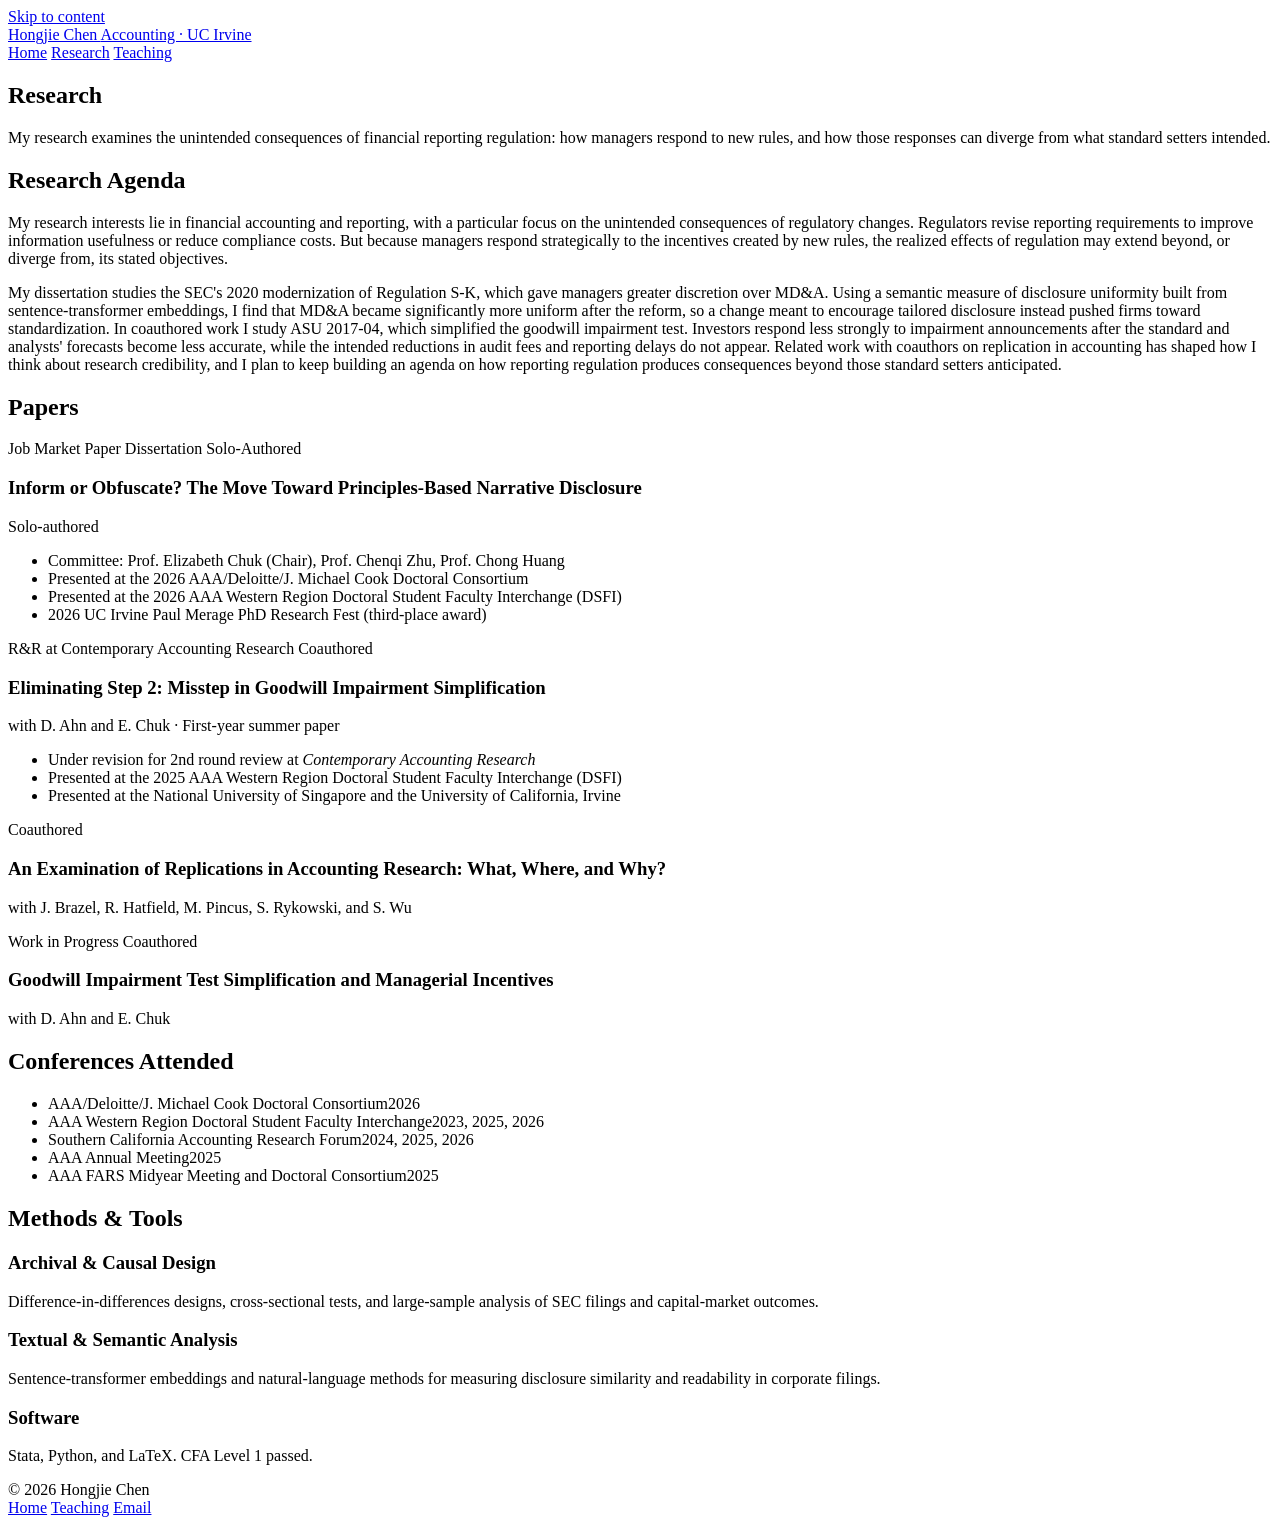
==== research.html @ 36ae56a0 "Add files via upload" ====
<!DOCTYPE html>
<html lang="en">
<head>
<meta charset="utf-8">
<meta name="viewport" content="width=device-width, initial-scale=1">
<title>Research · Hongjie Chen</title>
<meta name="description" content="Research on the unintended consequences of financial reporting regulation: principles-based narrative disclosure, reporting simplification, and replication in accounting.">

<link rel="preconnect" href="https://fonts.googleapis.com">
<link rel="preconnect" href="https://fonts.gstatic.com" crossorigin>
<link href="https://fonts.googleapis.com/css2?family=Inter:wght@400;500;600&family=Source+Serif+4:opsz,wght@8..60,400;8..60,600&display=swap" rel="stylesheet">
<link rel="stylesheet" href="assets/css/style.css">
</head>
<body>

<a class="skip-link" href="#main">Skip to content</a>

<header class="site-header">
  <div class="wrap">
    <a class="brand" href="index.html">
      Hongjie Chen
      <span class="brand-sub">Accounting &middot; UC Irvine</span>
    </a>
    <nav class="nav" aria-label="Main">
      <a href="index.html">Home</a>
      <a href="research.html" class="active">Research</a>
      <a href="teaching.html">Teaching</a>
      <!-- CV link: PDF removed. To restore, drop the file into assets/files/ and uncomment.
      <a href="assets/files/Hongjie_Chen_CV.pdf">CV</a>
      -->
    </nav>
  </div>
</header>

<main id="main">

  <section class="page-head">
    <div class="wrap">
      <h1>Research</h1>
      <p>
        My research examines the unintended consequences of financial reporting regulation: how
        managers respond to new rules, and how those responses can diverge from what standard
        setters intended.
      </p>
    </div>
  </section>

  <!-- ======================================================== STATEMENT -->
  <section class="section">
    <div class="wrap wrap-narrow prose">
      <h2 class="section-title">Research Agenda</h2>
      <p>
        My research interests lie in financial accounting and reporting, with a particular focus on
        the unintended consequences of regulatory changes. Regulators revise reporting requirements
        to improve information usefulness or reduce compliance costs. But because managers respond
        strategically to the incentives created by new rules, the realized effects of regulation may
        extend beyond, or diverge from, its stated objectives.
      </p>
      <p>
        My dissertation studies the SEC's 2020 modernization of Regulation S-K, which gave managers
        greater discretion over MD&amp;A. Using a semantic measure of disclosure uniformity built
        from sentence-transformer embeddings, I find that MD&amp;A became significantly more uniform
        after the reform, so a change meant to encourage tailored disclosure instead pushed firms
        toward standardization. In coauthored work I study ASU 2017-04, which simplified the
        goodwill impairment test. Investors respond less strongly to impairment announcements after
        the standard and analysts' forecasts become less accurate, while the intended reductions in
        audit fees and reporting delays do not appear. Related work with coauthors on replication in
        accounting has shaped how I think about research credibility, and I plan to keep building an
        agenda on how reporting regulation produces consequences beyond those standard setters
        anticipated.
      </p>
    </div>
  </section>

  <!-- =========================================================== PAPERS -->
  <section class="section section-alt">
    <div class="wrap">
      <h2 class="section-title">Papers</h2>
      <div class="papers">

        <!-- ==================== JMP -->
        <article class="paper" id="jmp">
          <div class="tags">
            <span class="tag tag-gold">Job Market Paper</span>
            <span class="tag">Dissertation</span>
            <span class="tag">Solo-Authored</span>
          </div>
          <h3>Inform or Obfuscate? The Move Toward Principles-Based Narrative Disclosure</h3>
          <p class="authors">Solo-authored</p>
          <!-- Abstract: text removed. To restore, paste it between the tags and uncomment.
          <p class="abstract"></p>
          -->
          <ul class="meta">
            <li>Committee: Prof. Elizabeth Chuk (Chair), Prof. Chenqi Zhu, Prof. Chong Huang</li>
            <li>Presented at the 2026 AAA/Deloitte/J. Michael Cook Doctoral Consortium</li>
            <li>Presented at the 2026 AAA Western Region Doctoral Student Faculty Interchange (DSFI)</li>
            <li>2026 UC Irvine Paul Merage PhD Research Fest (third-place award)</li>
          </ul>
        </article>

        <!-- ==================== GOODWILL -->
        <article class="paper" id="goodwill">
          <div class="tags">
            <span class="tag tag-gold">R&amp;R at Contemporary Accounting Research</span>
            <span class="tag">Coauthored</span>
          </div>
          <h3>Eliminating Step 2: Misstep in Goodwill Impairment Simplification</h3>
          <p class="authors">with D. Ahn and E. Chuk &middot; First-year summer paper</p>
          <!-- Abstract: text removed. To restore, paste it between the tags and uncomment.
          <p class="abstract"></p>
          -->
          <ul class="meta">
            <li>Under revision for 2nd round review at <em>Contemporary Accounting Research</em></li>
            <li>Presented at the 2025 AAA Western Region Doctoral Student Faculty Interchange (DSFI)</li>
            <li>Presented at the National University of Singapore and the University of California, Irvine</li>
          </ul>
        </article>

        <!-- ==================== REPLICATIONS -->
        <article class="paper" id="replications">
          <div class="tags">
            <span class="tag">Coauthored</span>
          </div>
          <h3>An Examination of Replications in Accounting Research: What, Where, and Why?</h3>
          <p class="authors">with J. Brazel, R. Hatfield, M. Pincus, S. Rykowski, and S. Wu</p>
          <!-- Abstract: text removed. To restore, paste it between the tags and uncomment.
          <p class="abstract"></p>
          -->
        </article>

        <!-- ==================== WIP -->
        <article class="paper" id="wip">
          <div class="tags">
            <span class="tag">Work in Progress</span>
            <span class="tag">Coauthored</span>
          </div>
          <h3>Goodwill Impairment Test Simplification and Managerial Incentives</h3>
          <p class="authors">with D. Ahn and E. Chuk</p>
          <!-- Abstract: text removed. To restore, paste it between the tags and uncomment.
          <p class="abstract"></p>
          -->
        </article>

      </div>
    </div>
  </section>

  <!-- ====================================================== CONFERENCES -->
  <section class="section">
    <div class="wrap">
      <h2 class="section-title">Conferences Attended</h2>
      <ul class="courses">
        <li><span>AAA/Deloitte/J. Michael Cook Doctoral Consortium</span><span class="term">2026</span></li>
        <li><span>AAA Western Region Doctoral Student Faculty Interchange</span><span class="term">2023, 2025, 2026</span></li>
        <li><span>Southern California Accounting Research Forum</span><span class="term">2024, 2025, 2026</span></li>
        <li><span>AAA Annual Meeting</span><span class="term">2025</span></li>
        <li><span>AAA FARS Midyear Meeting and Doctoral Consortium</span><span class="term">2025</span></li>
      </ul>
    </div>
  </section>

  <!-- ========================================================== METHODS -->
  <section class="section section-alt">
    <div class="wrap">
      <h2 class="section-title">Methods &amp; Tools</h2>
      <div class="cards">
        <div class="card card-accent">
          <h3>Archival &amp; Causal Design</h3>
          <p>
            Difference-in-differences designs, cross-sectional tests, and large-sample analysis of
            SEC filings and capital-market outcomes.
          </p>
        </div>
        <div class="card card-accent">
          <h3>Textual &amp; Semantic Analysis</h3>
          <p>
            Sentence-transformer embeddings and natural-language methods for measuring disclosure
            similarity and readability in corporate filings.
          </p>
        </div>
        <div class="card card-accent">
          <h3>Software</h3>
          <p>Stata, Python, and LaTeX. CFA Level&nbsp;1 passed.</p>
        </div>
      </div>
    </div>
  </section>

</main>

<footer class="site-footer">
  <div class="wrap">
    <div>&copy; 2026 Hongjie Chen</div>
    <div class="footer-links">
      <a href="index.html">Home</a>
      <a href="teaching.html">Teaching</a>
      <!-- CV link: PDF removed. To restore, drop the file into assets/files/ and uncomment.
      <a href="assets/files/Hongjie_Chen_CV.pdf">CV</a>
      -->
      <a href="mailto:hongjic3@uci.edu">Email</a>
    </div>
  </div>
</footer>

</body>
</html>
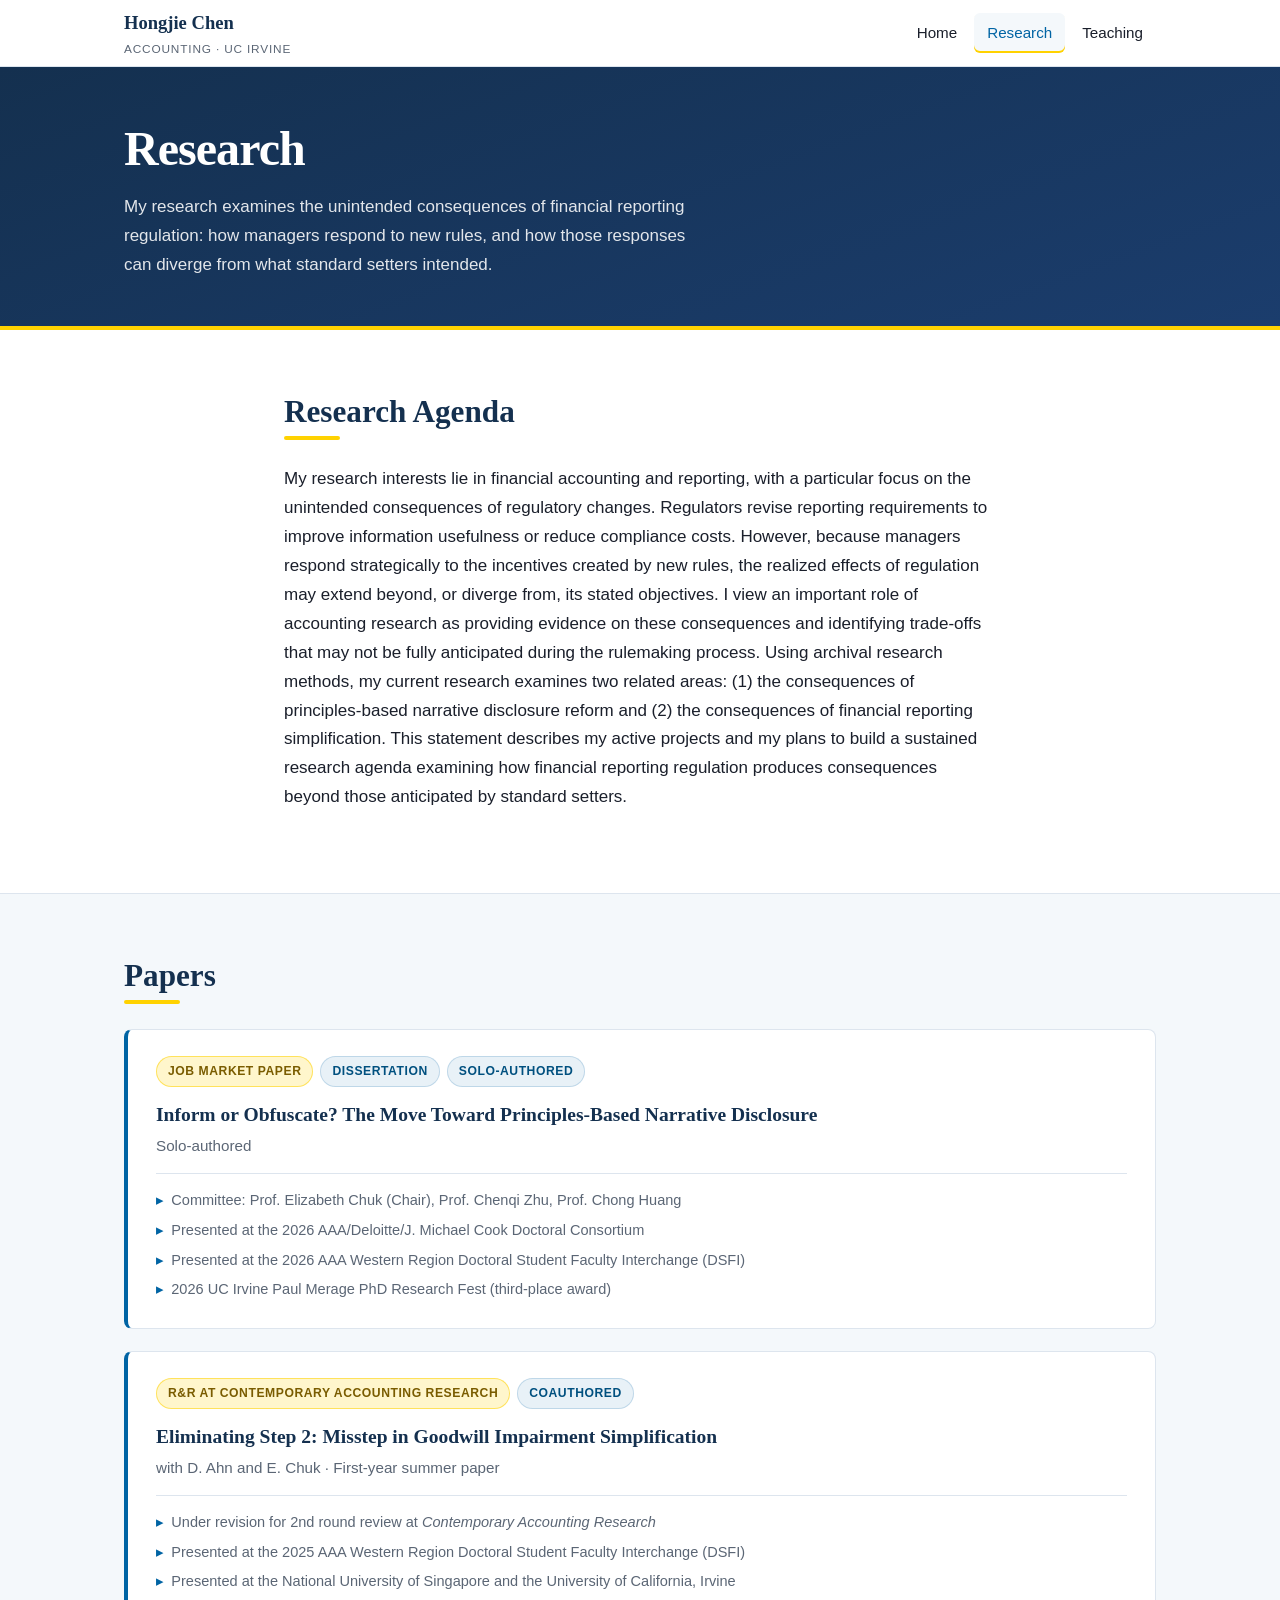
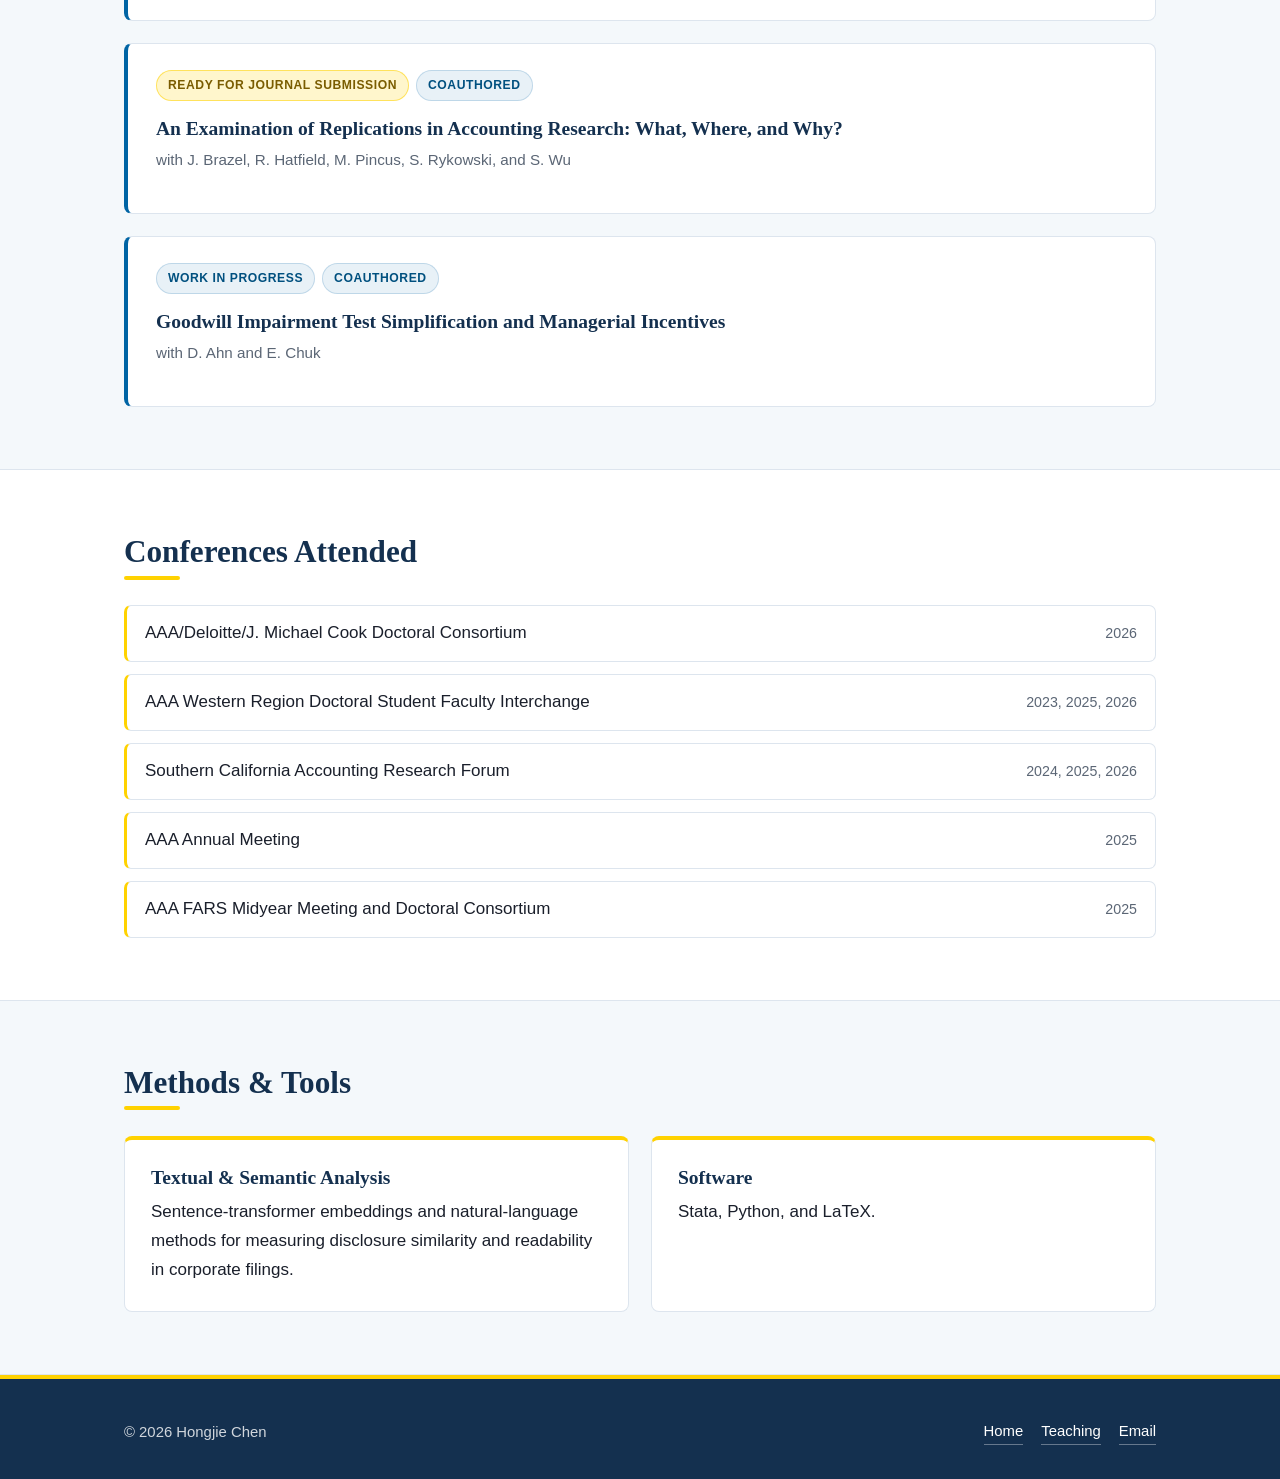
==== commit 683074de: "Update research.html" ====
--- a/research.html
+++ b/research.html
@@ -50,24 +50,17 @@
     <div class="wrap wrap-narrow prose">
       <h2 class="section-title">Research Agenda</h2>
       <p>
-        My research interests lie in financial accounting and reporting, with a particular focus on
-        the unintended consequences of regulatory changes. Regulators revise reporting requirements
-        to improve information usefulness or reduce compliance costs. But because managers respond
-        strategically to the incentives created by new rules, the realized effects of regulation may
-        extend beyond, or diverge from, its stated objectives.
-      </p>
-      <p>
-        My dissertation studies the SEC's 2020 modernization of Regulation S-K, which gave managers
-        greater discretion over MD&amp;A. Using a semantic measure of disclosure uniformity built
-        from sentence-transformer embeddings, I find that MD&amp;A became significantly more uniform
-        after the reform, so a change meant to encourage tailored disclosure instead pushed firms
-        toward standardization. In coauthored work I study ASU 2017-04, which simplified the
-        goodwill impairment test. Investors respond less strongly to impairment announcements after
-        the standard and analysts' forecasts become less accurate, while the intended reductions in
-        audit fees and reporting delays do not appear. Related work with coauthors on replication in
-        accounting has shaped how I think about research credibility, and I plan to keep building an
-        agenda on how reporting regulation produces consequences beyond those standard setters
-        anticipated.
+        My research interests lie in financial accounting and reporting, with a particular focus on 
+        the unintended consequences of regulatory changes. Regulators revise reporting requirements 
+        to improve information usefulness or reduce compliance costs. However, because managers respond 
+        strategically to the incentives created by new rules, the realized effects of regulation may 
+        extend beyond, or diverge from, its stated objectives. I view an important role of accounting 
+        research as providing evidence on these consequences and identifying trade-offs that may not 
+        be fully anticipated during the rulemaking process. Using archival research methods, my current 
+        research examines two related areas: (1) the consequences of principles-based narrative disclosure 
+        reform and (2) the consequences of financial reporting simplification. This statement describes 
+        my active projects and my plans to build a sustained research agenda examining how financial 
+        reporting regulation produces consequences beyond those anticipated by standard setters.
       </p>
     </div>
   </section>
@@ -119,6 +112,7 @@
         <!-- ==================== REPLICATIONS -->
         <article class="paper" id="replications">
           <div class="tags">
+            <span class="tag tag-gold">Ready for journal submission</span>
             <span class="tag">Coauthored</span>
           </div>
           <h3>An Examination of Replications in Accounting Research: What, Where, and Why?</h3>
@@ -165,13 +159,6 @@
       <h2 class="section-title">Methods &amp; Tools</h2>
       <div class="cards">
         <div class="card card-accent">
-          <h3>Archival &amp; Causal Design</h3>
-          <p>
-            Difference-in-differences designs, cross-sectional tests, and large-sample analysis of
-            SEC filings and capital-market outcomes.
-          </p>
-        </div>
-        <div class="card card-accent">
           <h3>Textual &amp; Semantic Analysis</h3>
           <p>
             Sentence-transformer embeddings and natural-language methods for measuring disclosure
@@ -180,7 +167,7 @@
         </div>
         <div class="card card-accent">
           <h3>Software</h3>
-          <p>Stata, Python, and LaTeX. CFA Level&nbsp;1 passed.</p>
+          <p>Stata, Python, and LaTeX.</p>
         </div>
       </div>
     </div>
--- a/assets/css/style.css
+++ b/assets/css/style.css
@@ -0,0 +1,625 @@
+/* ==========================================================================
+   Hongjie Chen — personal academic site
+   Theme: UC Irvine (UCI Blue #0064A4 / UCI Gold #FFD200)
+   Edit the variables below to adjust colors and spacing site-wide.
+   ========================================================================== */
+
+:root {
+  /* UCI brand */
+  --uci-blue:      #0064a4;
+  --uci-blue-dark: #00507f;
+  --uci-gold:      #ffd200;
+  --navy:          #14304f;
+  --navy-soft:     #1b3d6d;
+
+  /* Neutrals */
+  --ink:      #1a1f2b;
+  --muted:    #5b6675;
+  --bg:       #ffffff;
+  --bg-alt:   #f4f8fb;
+  --border:   #dde5ee;
+
+  /* Type */
+  --serif: "Source Serif 4", Georgia, "Times New Roman", serif;
+  --sans:  "Inter", -apple-system, BlinkMacSystemFont, "Segoe UI", Roboto, Helvetica, Arial, sans-serif;
+
+  /* Layout */
+  --wrap: 1080px;
+  --wrap-narrow: 760px;
+}
+
+* { box-sizing: border-box; }
+
+html { scroll-behavior: smooth; }
+
+body {
+  margin: 0;
+  font-family: var(--sans);
+  font-size: 17px;
+  line-height: 1.7;
+  color: var(--ink);
+  background: var(--bg);
+  -webkit-font-smoothing: antialiased;
+}
+
+.wrap {
+  width: 100%;
+  max-width: var(--wrap);
+  margin: 0 auto;
+  padding: 0 24px;
+}
+
+.wrap-narrow { max-width: var(--wrap-narrow); }
+
+/* --------------------------------------------------------------- Typography */
+
+h1, h2, h3, h4 {
+  font-family: var(--serif);
+  color: var(--navy);
+  line-height: 1.25;
+  margin: 0 0 .5em;
+  font-weight: 600;
+}
+
+h1 { font-size: clamp(2.1rem, 4.5vw, 3rem); letter-spacing: -.02em; }
+h2 { font-size: clamp(1.5rem, 3vw, 1.95rem); }
+h3 { font-size: 1.22rem; }
+h4 { font-size: 1.02rem; font-family: var(--sans); font-weight: 600; }
+
+p { margin: 0 0 1.1em; }
+
+a {
+  color: var(--uci-blue);
+  text-decoration: none;
+  border-bottom: 1px solid rgba(0, 100, 164, .3);
+  transition: color .15s ease, border-color .15s ease;
+}
+
+a:hover { color: var(--uci-blue-dark); border-bottom-color: var(--uci-gold); }
+
+/* Section heading with a gold rule underneath */
+.section-title {
+  position: relative;
+  padding-bottom: .55rem;
+  margin-bottom: 1.6rem;
+}
+
+.section-title::after {
+  content: "";
+  position: absolute;
+  left: 0;
+  bottom: 0;
+  width: 56px;
+  height: 4px;
+  background: var(--uci-gold);
+  border-radius: 2px;
+}
+
+.lede {
+  font-size: 1.12rem;
+  color: var(--muted);
+}
+
+/* -------------------------------------------------------------------- Header */
+
+.site-header {
+  position: sticky;
+  top: 0;
+  z-index: 50;
+  background: rgba(255, 255, 255, .94);
+  backdrop-filter: saturate(180%) blur(10px);
+  border-bottom: 1px solid var(--border);
+  box-shadow: 0 1px 0 rgba(0, 100, 164, .04);
+}
+
+.site-header .wrap {
+  display: flex;
+  align-items: center;
+  justify-content: space-between;
+  gap: 20px;
+  min-height: 66px;
+  flex-wrap: wrap;
+}
+
+.brand {
+  font-family: var(--serif);
+  font-size: 1.16rem;
+  font-weight: 600;
+  color: var(--navy);
+  border: none;
+  white-space: nowrap;
+}
+
+.brand:hover { color: var(--uci-blue); }
+
+.brand .brand-sub {
+  display: block;
+  font-family: var(--sans);
+  font-size: .74rem;
+  font-weight: 500;
+  letter-spacing: .07em;
+  text-transform: uppercase;
+  color: var(--muted);
+  margin-top: 1px;
+}
+
+.nav {
+  display: flex;
+  align-items: center;
+  gap: 4px;
+  flex-wrap: wrap;
+}
+
+.nav a {
+  border: none;
+  padding: 7px 13px;
+  border-radius: 6px;
+  font-size: .95rem;
+  font-weight: 500;
+  color: var(--ink);
+}
+
+.nav a:hover { background: var(--bg-alt); color: var(--uci-blue); }
+
+.nav a.active {
+  color: var(--uci-blue);
+  background: var(--bg-alt);
+  box-shadow: inset 0 -2px 0 var(--uci-gold);
+}
+
+/* ---------------------------------------------------------------------- Hero */
+
+.hero {
+  background:
+    radial-gradient(1100px 380px at 78% -8%, rgba(0, 100, 164, .16), transparent 62%),
+    linear-gradient(160deg, #14304f 0%, #1b3d6d 55%, #0064a4 100%);
+  color: #fff;
+  padding: 68px 0 62px;
+  border-bottom: 4px solid var(--uci-gold);
+}
+
+.hero-grid {
+  display: grid;
+  grid-template-columns: 232px 1fr;
+  gap: 46px;
+  align-items: center;
+}
+
+.hero h1 { color: #fff; margin-bottom: .28em; }
+
+.hero .title {
+  font-size: 1.16rem;
+  color: var(--uci-gold);
+  font-weight: 600;
+  margin-bottom: .2em;
+}
+
+.hero .affil {
+  color: rgba(255, 255, 255, .88);
+  margin-bottom: 1.15em;
+}
+
+.hero .interests {
+  color: rgba(255, 255, 255, .93);
+  max-width: 56ch;
+  margin-bottom: 1.6em;
+}
+
+.hero .interests strong { color: #fff; }
+
+.portrait {
+  width: 232px;
+  height: 232px;
+  border-radius: 50%;
+  object-fit: cover;
+  object-position: 50% 22%;
+  border: 5px solid rgba(255, 255, 255, .92);
+  box-shadow: 0 12px 34px rgba(0, 0, 0, .3);
+  display: block;
+}
+
+/* --------------------------------------------------------------------- Links */
+
+.hero-links {
+  display: flex;
+  flex-wrap: wrap;
+  gap: 10px;
+}
+
+.btn {
+  display: inline-flex;
+  align-items: center;
+  gap: 8px;
+  padding: 10px 20px;
+  border-radius: 7px;
+  font-size: .95rem;
+  font-weight: 600;
+  border: 1.5px solid transparent;
+  transition: all .16s ease;
+}
+
+.btn-gold {
+  background: var(--uci-gold);
+  color: var(--navy);
+  border-color: var(--uci-gold);
+}
+
+.btn-gold:hover {
+  background: #ffdb33;
+  border-color: #ffdb33;
+  color: var(--navy);
+}
+
+.btn-ghost {
+  background: transparent;
+  color: #fff;
+  border-color: rgba(255, 255, 255, .5);
+}
+
+.btn-ghost:hover {
+  background: rgba(255, 255, 255, .12);
+  border-color: #fff;
+  color: #fff;
+}
+
+.btn-outline {
+  background: transparent;
+  color: var(--uci-blue);
+  border-color: var(--uci-blue);
+}
+
+.btn-outline:hover {
+  background: var(--uci-blue);
+  color: #fff;
+  border-color: var(--uci-blue);
+}
+
+/* ------------------------------------------------------------------ Sections */
+
+.section { padding: 62px 0; }
+.section-alt { background: var(--bg-alt); border-block: 1px solid var(--border); }
+
+.page-head {
+  background: linear-gradient(160deg, #14304f 0%, #1b3d6d 100%);
+  color: #fff;
+  padding: 52px 0 46px;
+  border-bottom: 4px solid var(--uci-gold);
+}
+
+.page-head h1 { color: #fff; margin-bottom: .3em; }
+.page-head p  { color: rgba(255, 255, 255, .88); max-width: 62ch; margin: 0; }
+
+/* --------------------------------------------------------------- Paper cards */
+
+.papers { display: grid; gap: 22px; }
+
+.paper {
+  background: #fff;
+  border: 1px solid var(--border);
+  border-left: 4px solid var(--uci-blue);
+  border-radius: 8px;
+  padding: 26px 28px;
+  transition: box-shadow .18s ease, transform .18s ease;
+}
+
+.paper:hover {
+  box-shadow: 0 8px 26px rgba(20, 48, 79, .09);
+  transform: translateY(-2px);
+}
+
+.paper h3 { margin-bottom: .35rem; }
+
+.paper .authors {
+  color: var(--muted);
+  font-size: .95rem;
+  margin-bottom: .9rem;
+}
+
+.paper .abstract {
+  font-size: .97rem;
+  color: #2c3542;
+  margin-bottom: 1rem;
+}
+
+.paper .meta {
+  border-top: 1px solid var(--border);
+  padding-top: .9rem;
+  margin: 0;
+  font-size: .91rem;
+  color: var(--muted);
+  list-style: none;
+  padding-left: 0;
+}
+
+.paper .meta li { margin-bottom: .3rem; padding-left: 1.05em; position: relative; }
+
+.paper .meta li::before {
+  content: "▸";
+  position: absolute;
+  left: 0;
+  color: var(--uci-blue);
+}
+
+.paper .meta li:last-child { margin-bottom: 0; }
+
+/* --------------------------------------------------------------------- Tags */
+
+.tags { display: flex; flex-wrap: wrap; gap: 7px; margin-bottom: 1rem; }
+
+.tag {
+  font-size: .76rem;
+  font-weight: 600;
+  letter-spacing: .045em;
+  text-transform: uppercase;
+  padding: 4px 11px;
+  border-radius: 999px;
+  background: rgba(0, 100, 164, .09);
+  color: var(--uci-blue-dark);
+  border: 1px solid rgba(0, 100, 164, .18);
+}
+
+.tag-gold {
+  background: rgba(255, 210, 0, .2);
+  color: #7a5c00;
+  border-color: rgba(255, 210, 0, .55);
+}
+
+.tag-light {
+  background: rgba(255, 255, 255, .13);
+  color: #fff;
+  border-color: rgba(255, 255, 255, .3);
+}
+
+/* --------------------------------------------------------------------- Cards */
+
+.cards {
+  display: grid;
+  grid-template-columns: repeat(auto-fit, minmax(268px, 1fr));
+  gap: 22px;
+}
+
+.card {
+  background: #fff;
+  border: 1px solid var(--border);
+  border-radius: 8px;
+  padding: 26px;
+}
+
+.card h3 { margin-bottom: .5rem; }
+.card p:last-child { margin-bottom: 0; }
+
+.card-accent { border-top: 4px solid var(--uci-gold); }
+
+/* ------------------------------------------------------------------ Timeline */
+
+.timeline { list-style: none; padding: 0; margin: 0; }
+
+.timeline li {
+  position: relative;
+  padding: 0 0 26px 30px;
+  border-left: 2px solid var(--border);
+}
+
+.timeline li:last-child { padding-bottom: 0; border-left-color: transparent; }
+
+.timeline li::before {
+  content: "";
+  position: absolute;
+  left: -8px;
+  top: 5px;
+  width: 14px;
+  height: 14px;
+  border-radius: 50%;
+  background: #fff;
+  border: 3px solid var(--uci-blue);
+}
+
+.timeline .when {
+  display: block;
+  font-size: .82rem;
+  font-weight: 600;
+  letter-spacing: .05em;
+  text-transform: uppercase;
+  color: var(--uci-blue);
+  margin-bottom: 2px;
+}
+
+.timeline .what   { font-weight: 600; color: var(--navy); }
+.timeline .where  { color: var(--muted); font-size: .95rem; }
+
+/* --------------------------------------------------------------- Course list */
+
+.courses { list-style: none; padding: 0; margin: 0; display: grid; gap: 12px; }
+
+.courses li {
+  display: flex;
+  justify-content: space-between;
+  align-items: baseline;
+  gap: 18px;
+  padding: 13px 18px;
+  background: #fff;
+  border: 1px solid var(--border);
+  border-radius: 7px;
+  border-left: 3px solid var(--uci-gold);
+}
+
+.courses .term {
+  color: var(--muted);
+  font-size: .89rem;
+  white-space: nowrap;
+  text-align: right;
+}
+
+/* --------------------------------------------------------------- Eval scores */
+
+.scores {
+  display: grid;
+  grid-template-columns: repeat(auto-fit, minmax(210px, 1fr));
+  gap: 14px;
+  margin: 0 0 1.6rem;
+  padding: 0;
+  list-style: none;
+}
+
+.score {
+  background: #fff;
+  border: 1px solid var(--border);
+  border-radius: 8px;
+  padding: 16px 18px;
+}
+
+.score .num {
+  font-family: var(--serif);
+  font-size: 1.75rem;
+  font-weight: 600;
+  color: var(--uci-blue);
+  line-height: 1.1;
+}
+
+.score .num small { font-size: .95rem; color: var(--muted); font-weight: 400; }
+.score .label { font-size: .89rem; color: var(--muted); margin-top: 2px; }
+
+.score-hero { border-left: 4px solid var(--uci-gold); }
+
+/* --------------------------------------------------------------------- Quote */
+
+.quotes { display: grid; gap: 16px; }
+
+blockquote.quote {
+  margin: 0;
+  background: #fff;
+  border: 1px solid var(--border);
+  border-left: 4px solid var(--uci-blue);
+  border-radius: 8px;
+  padding: 20px 24px;
+  font-size: .98rem;
+  color: #2c3542;
+  font-style: italic;
+}
+
+blockquote.quote p:last-child { margin-bottom: 0; }
+
+blockquote.quote cite {
+  display: block;
+  margin-top: .7rem;
+  font-style: normal;
+  font-size: .84rem;
+  color: var(--muted);
+}
+
+/* ---------------------------------------------------------------- Prose bits */
+
+.prose h3 { margin-top: 2rem; }
+.prose h3:first-child { margin-top: 0; }
+
+.pull {
+  border-left: 4px solid var(--uci-gold);
+  background: var(--bg-alt);
+  padding: 18px 24px;
+  margin: 0 0 1.6em;
+  border-radius: 0 8px 8px 0;
+  font-family: var(--serif);
+  font-size: 1.1rem;
+  color: var(--navy);
+}
+
+.pull p:last-child { margin-bottom: 0; }
+
+/* ------------------------------------------------------------------- Contact */
+
+.contact-list { list-style: none; padding: 0; margin: 0; display: grid; gap: 12px; }
+
+.contact-list li { display: flex; gap: 12px; align-items: baseline; }
+
+.contact-list .k {
+  font-weight: 600;
+  color: var(--navy);
+  min-width: 88px;
+  flex-shrink: 0;
+}
+
+/* -------------------------------------------------------------------- Footer */
+
+.site-footer {
+  background: var(--navy);
+  color: rgba(255, 255, 255, .8);
+  padding: 40px 0 34px;
+  border-top: 4px solid var(--uci-gold);
+  font-size: .93rem;
+}
+
+.site-footer .wrap {
+  display: flex;
+  justify-content: space-between;
+  gap: 20px;
+  flex-wrap: wrap;
+  align-items: center;
+}
+
+.site-footer a { color: #fff; border-bottom-color: rgba(255, 255, 255, .35); }
+.site-footer a:hover { color: var(--uci-gold); border-bottom-color: var(--uci-gold); }
+
+.footer-links { display: flex; gap: 18px; flex-wrap: wrap; }
+
+/* ------------------------------------------------------------------ Utility */
+
+.mt-0 { margin-top: 0; }
+.mb-0 { margin-bottom: 0; }
+.center { text-align: center; }
+
+.skip-link {
+  position: absolute;
+  left: -9999px;
+  top: 0;
+  background: var(--uci-gold);
+  color: var(--navy);
+  padding: 10px 18px;
+  z-index: 100;
+  border: none;
+  font-weight: 600;
+}
+
+.skip-link:focus { left: 8px; top: 8px; }
+
+/* --------------------------------------------------------------- Responsive */
+
+@media (max-width: 860px) {
+  .hero-grid {
+    grid-template-columns: 1fr;
+    gap: 28px;
+    text-align: center;
+    justify-items: center;
+  }
+
+  .hero .interests { max-width: none; }
+  .hero-links { justify-content: center; }
+  .portrait { width: 190px; height: 190px; }
+}
+
+@media (max-width: 640px) {
+  body { font-size: 16px; }
+
+  .site-header .wrap { min-height: 0; padding-top: 10px; padding-bottom: 10px; }
+  .brand { font-size: 1.05rem; }
+  .nav { gap: 2px; }
+  .nav a { padding: 6px 10px; font-size: .9rem; }
+
+  .hero { padding: 46px 0 44px; }
+  .section { padding: 46px 0; }
+  .paper { padding: 22px 20px; }
+
+  .courses li { flex-direction: column; gap: 3px; }
+  .courses .term { text-align: left; }
+
+  .site-footer .wrap { flex-direction: column; align-items: flex-start; }
+}
+
+/* ------------------------------------------------------------------- Print */
+
+@media print {
+  .site-header, .site-footer, .hero-links { display: none; }
+  .hero, .page-head { background: #fff; color: #000; border-bottom: 2px solid #000; }
+  .hero h1, .page-head h1, .hero .title { color: #000; }
+  body { font-size: 11pt; }
+  .paper { break-inside: avoid; }
+}
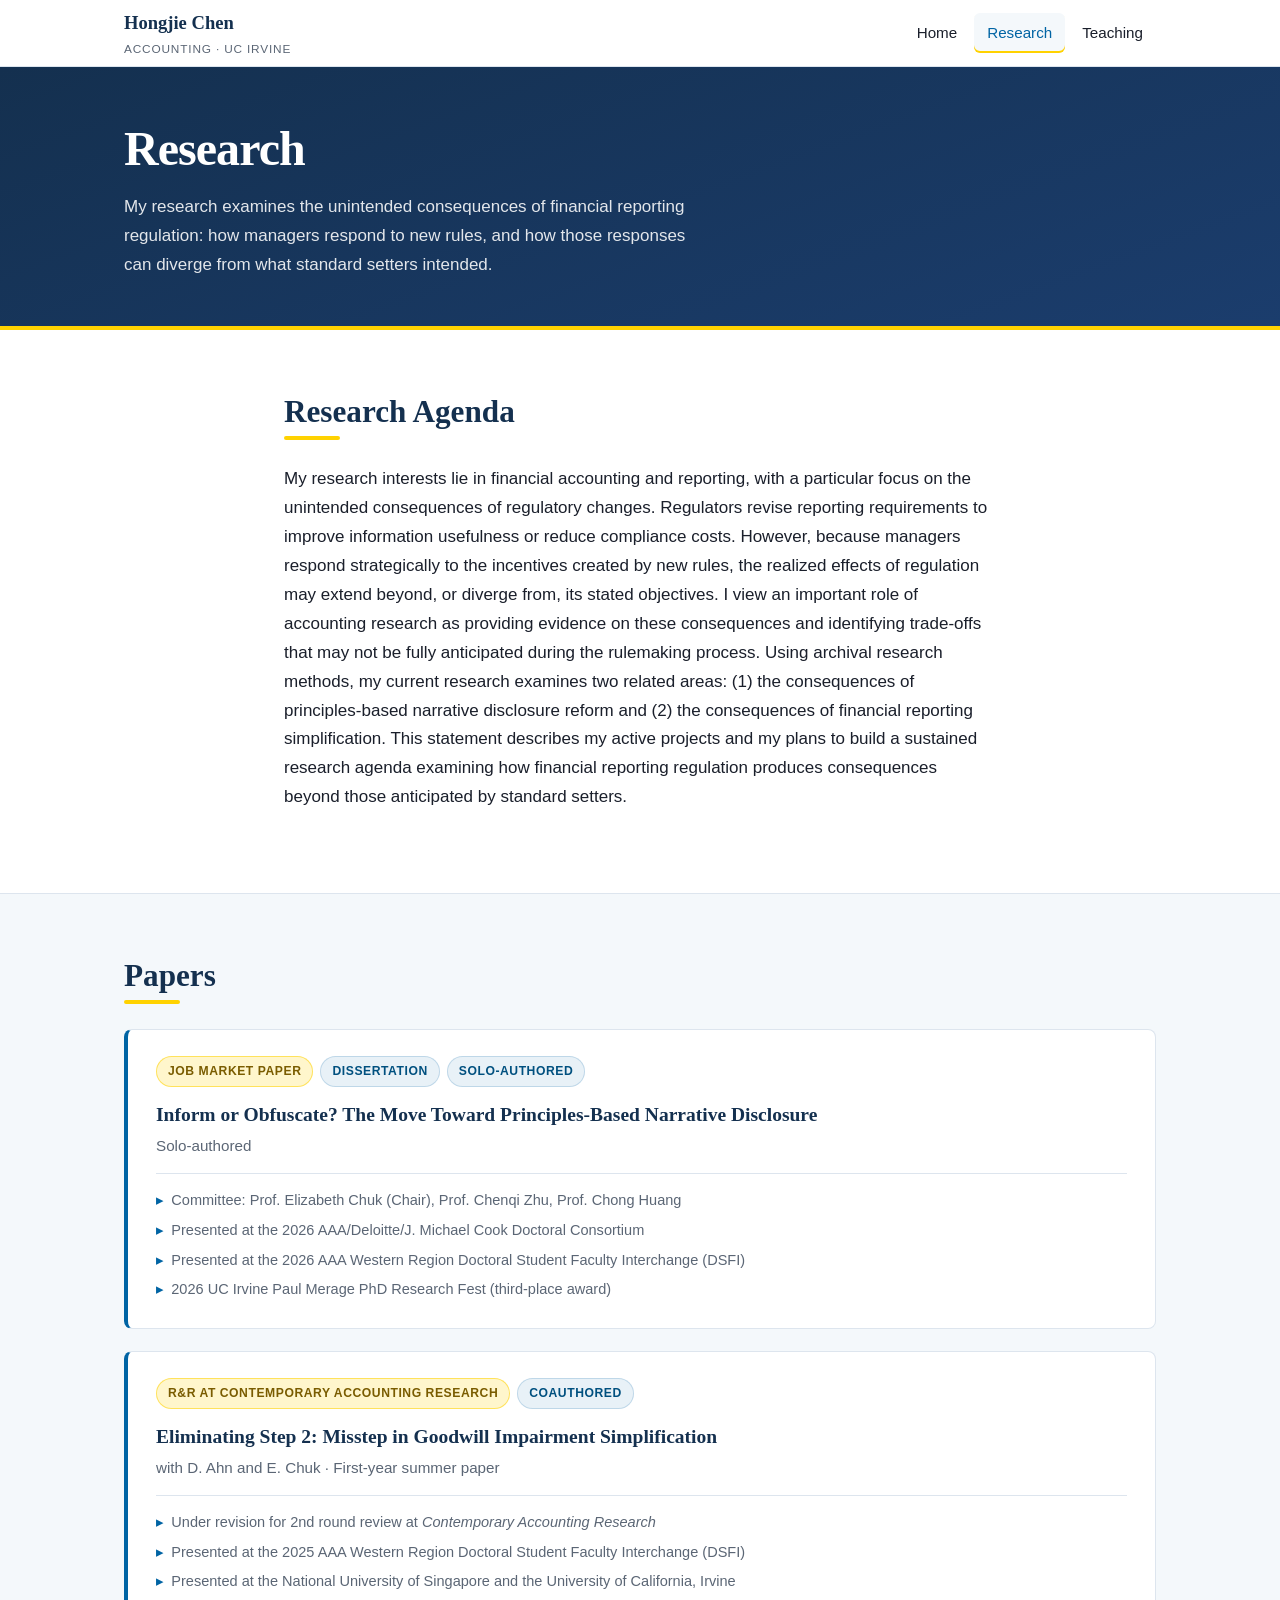
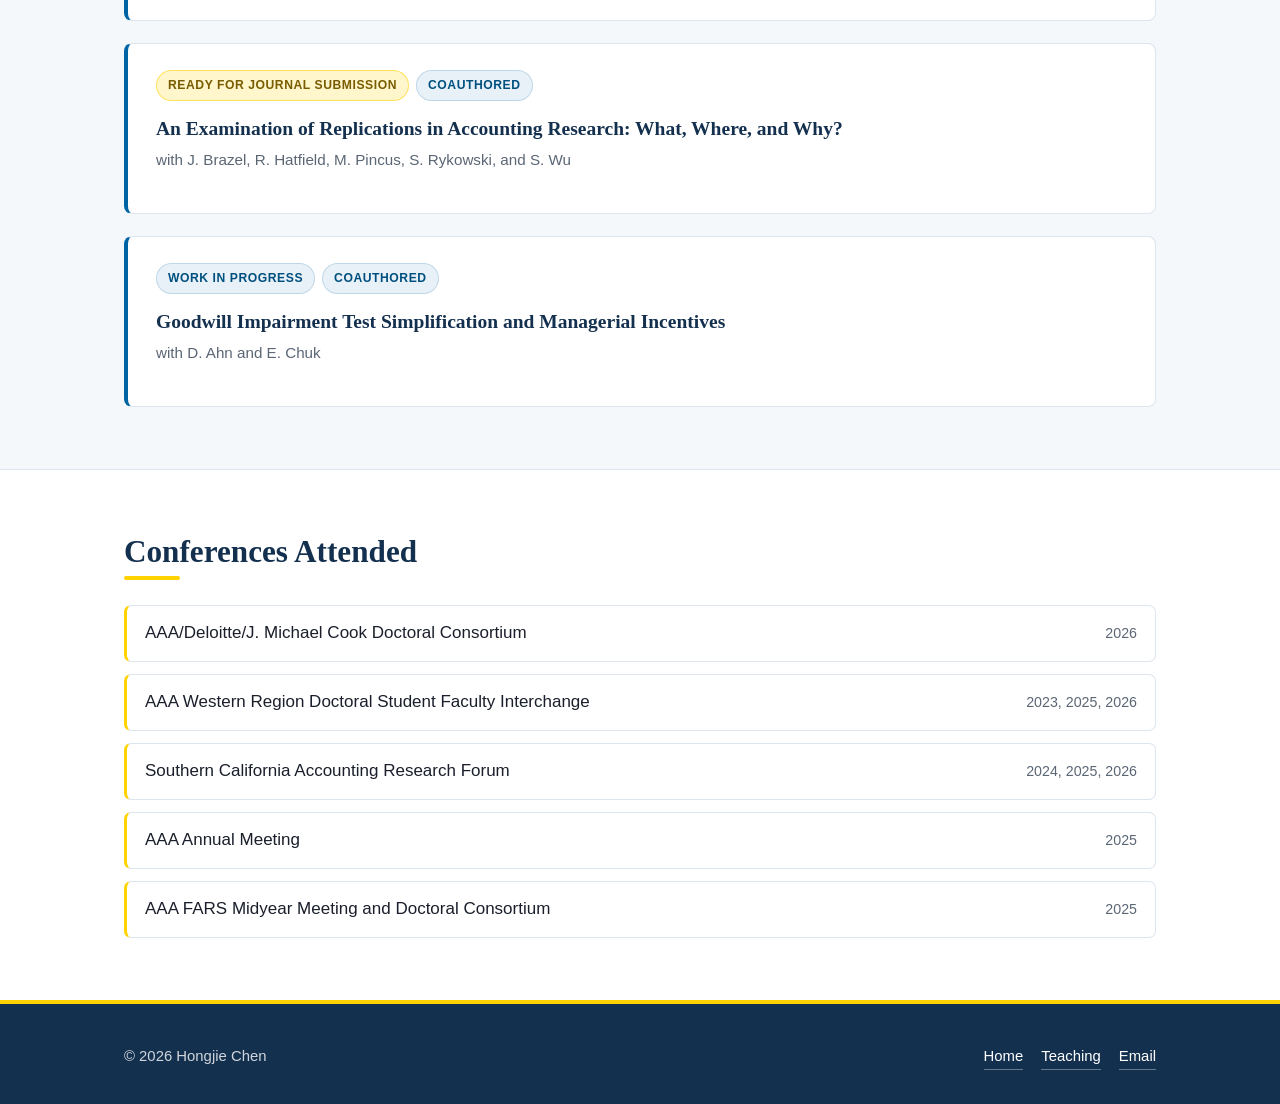
==== commit 0e2822b9: "Update research.html" ====
--- a/research.html
+++ b/research.html
@@ -153,25 +153,6 @@
     </div>
   </section>
 
-  <!-- ========================================================== METHODS -->
-  <section class="section section-alt">
-    <div class="wrap">
-      <h2 class="section-title">Methods &amp; Tools</h2>
-      <div class="cards">
-        <div class="card card-accent">
-          <h3>Textual &amp; Semantic Analysis</h3>
-          <p>
-            Sentence-transformer embeddings and natural-language methods for measuring disclosure
-            similarity and readability in corporate filings.
-          </p>
-        </div>
-        <div class="card card-accent">
-          <h3>Software</h3>
-          <p>Stata, Python, and LaTeX.</p>
-        </div>
-      </div>
-    </div>
-  </section>
 
 </main>
 
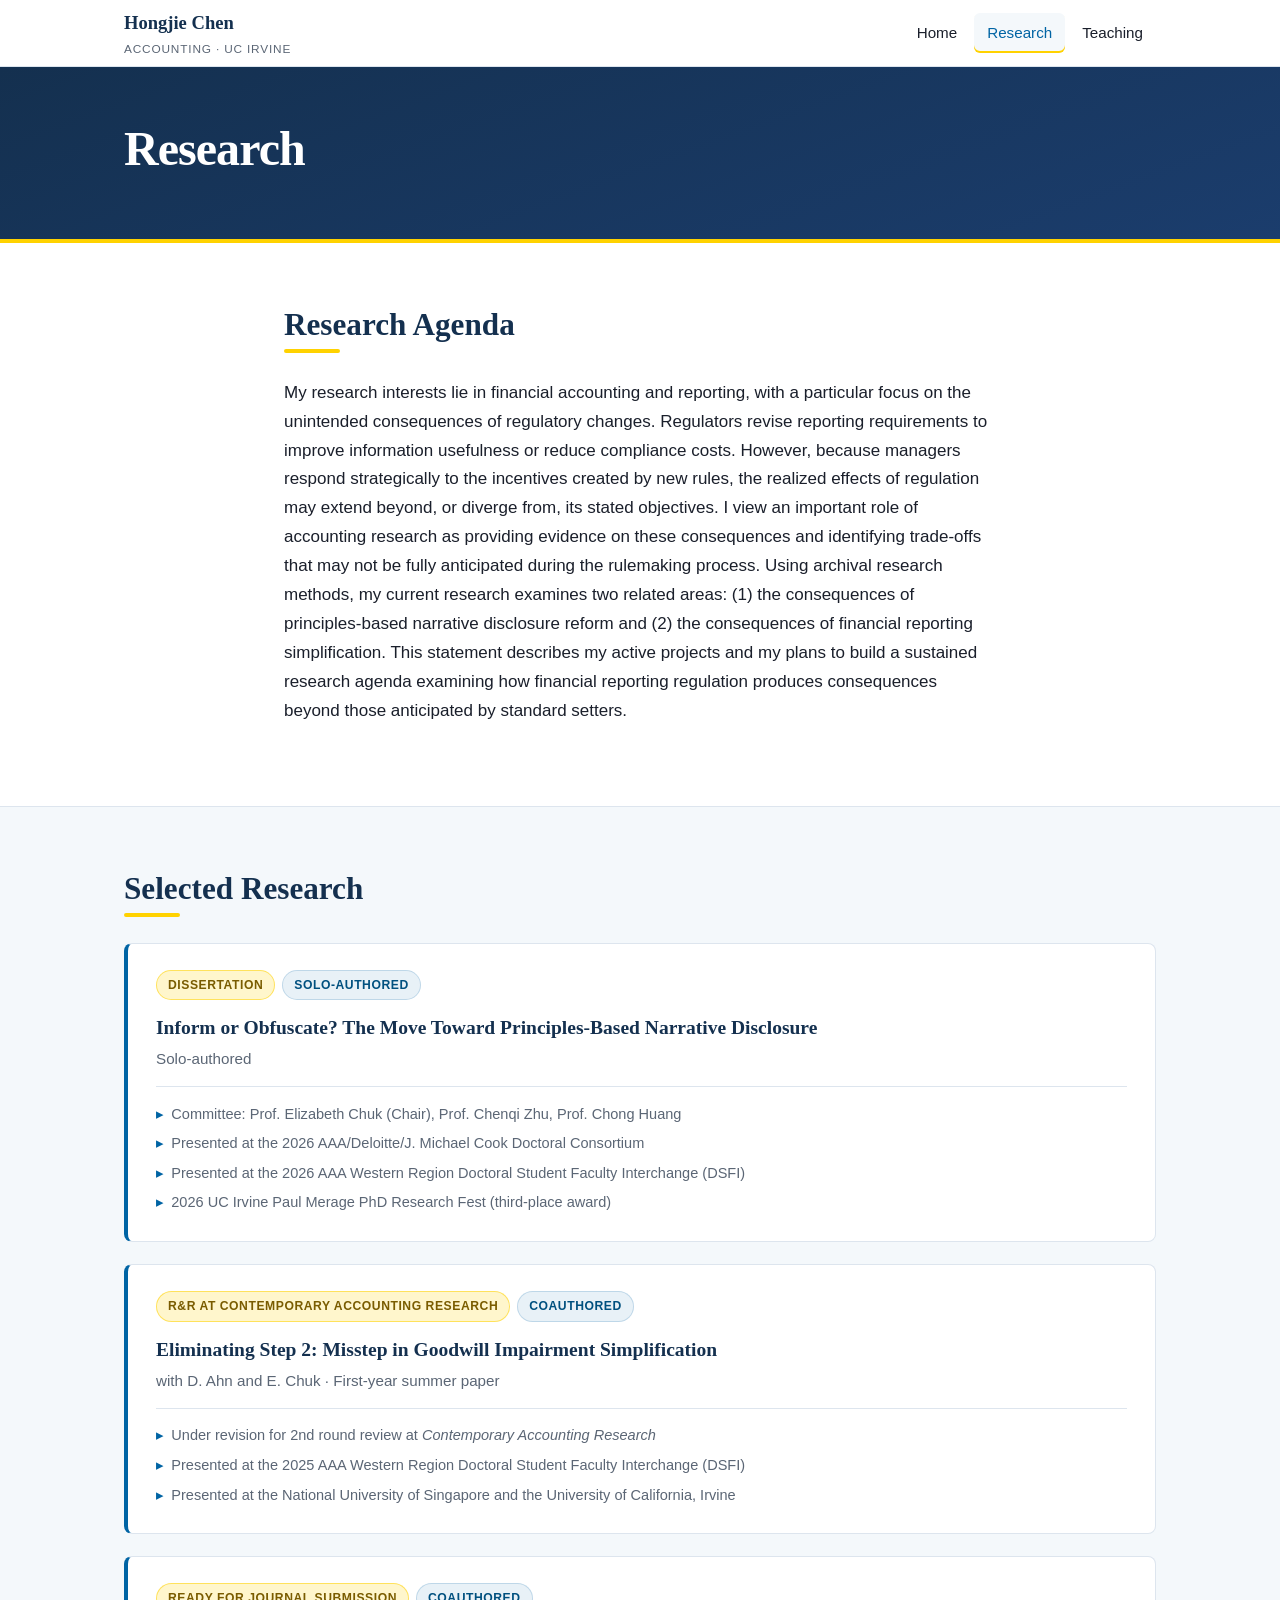
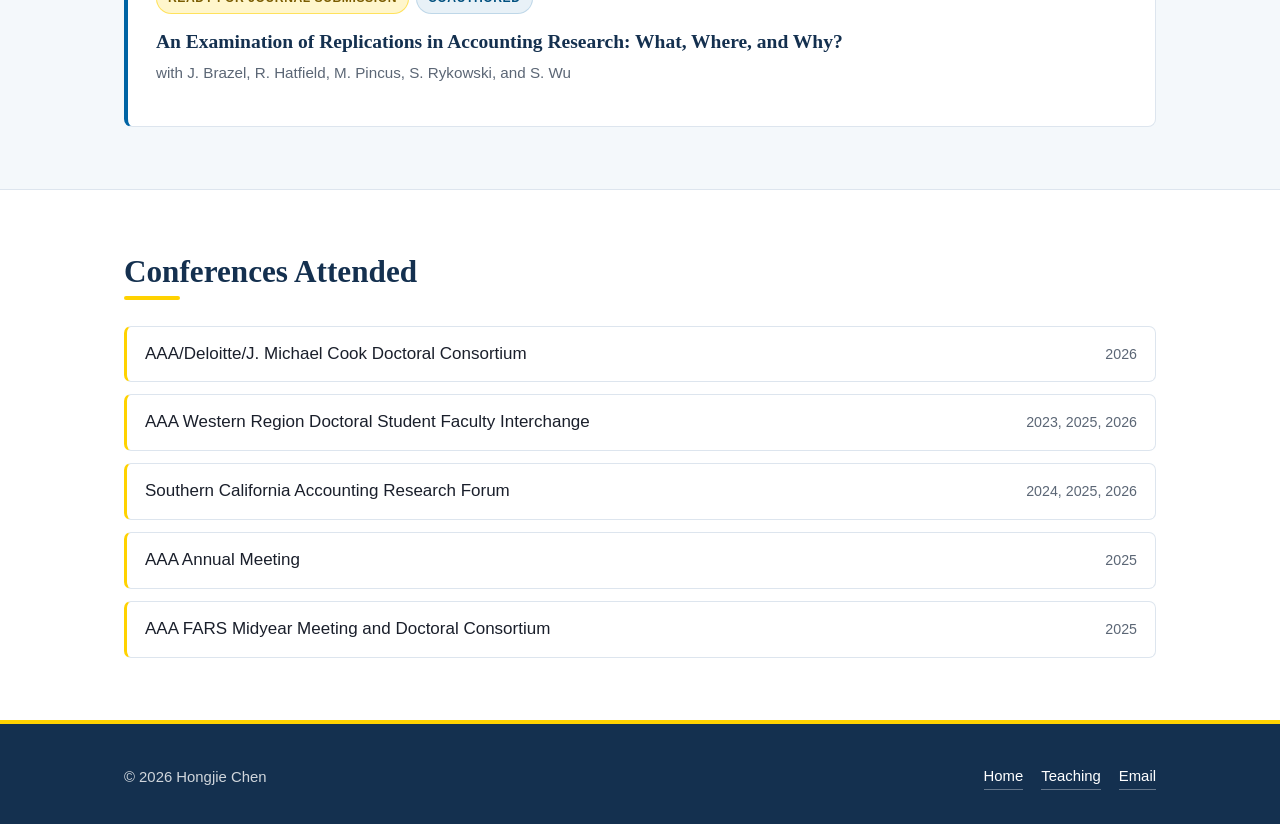
==== commit bccc248e: "Update research.html" ====
--- a/research.html
+++ b/research.html
@@ -37,11 +37,6 @@
   <section class="page-head">
     <div class="wrap">
       <h1>Research</h1>
-      <p>
-        My research examines the unintended consequences of financial reporting regulation: how
-        managers respond to new rules, and how those responses can diverge from what standard
-        setters intended.
-      </p>
     </div>
   </section>
 
@@ -68,14 +63,13 @@
   <!-- =========================================================== PAPERS -->
   <section class="section section-alt">
     <div class="wrap">
-      <h2 class="section-title">Papers</h2>
+      <h2 class="section-title">Selected Research</h2>
       <div class="papers">
 
         <!-- ==================== JMP -->
         <article class="paper" id="jmp">
           <div class="tags">
-            <span class="tag tag-gold">Job Market Paper</span>
-            <span class="tag">Dissertation</span>
+            <span class="tag tag-gold">Dissertation</span>
             <span class="tag">Solo-Authored</span>
           </div>
           <h3>Inform or Obfuscate? The Move Toward Principles-Based Narrative Disclosure</h3>
@@ -122,19 +116,6 @@
           -->
         </article>
 
-        <!-- ==================== WIP -->
-        <article class="paper" id="wip">
-          <div class="tags">
-            <span class="tag">Work in Progress</span>
-            <span class="tag">Coauthored</span>
-          </div>
-          <h3>Goodwill Impairment Test Simplification and Managerial Incentives</h3>
-          <p class="authors">with D. Ahn and E. Chuk</p>
-          <!-- Abstract: text removed. To restore, paste it between the tags and uncomment.
-          <p class="abstract"></p>
-          -->
-        </article>
-
       </div>
     </div>
   </section>
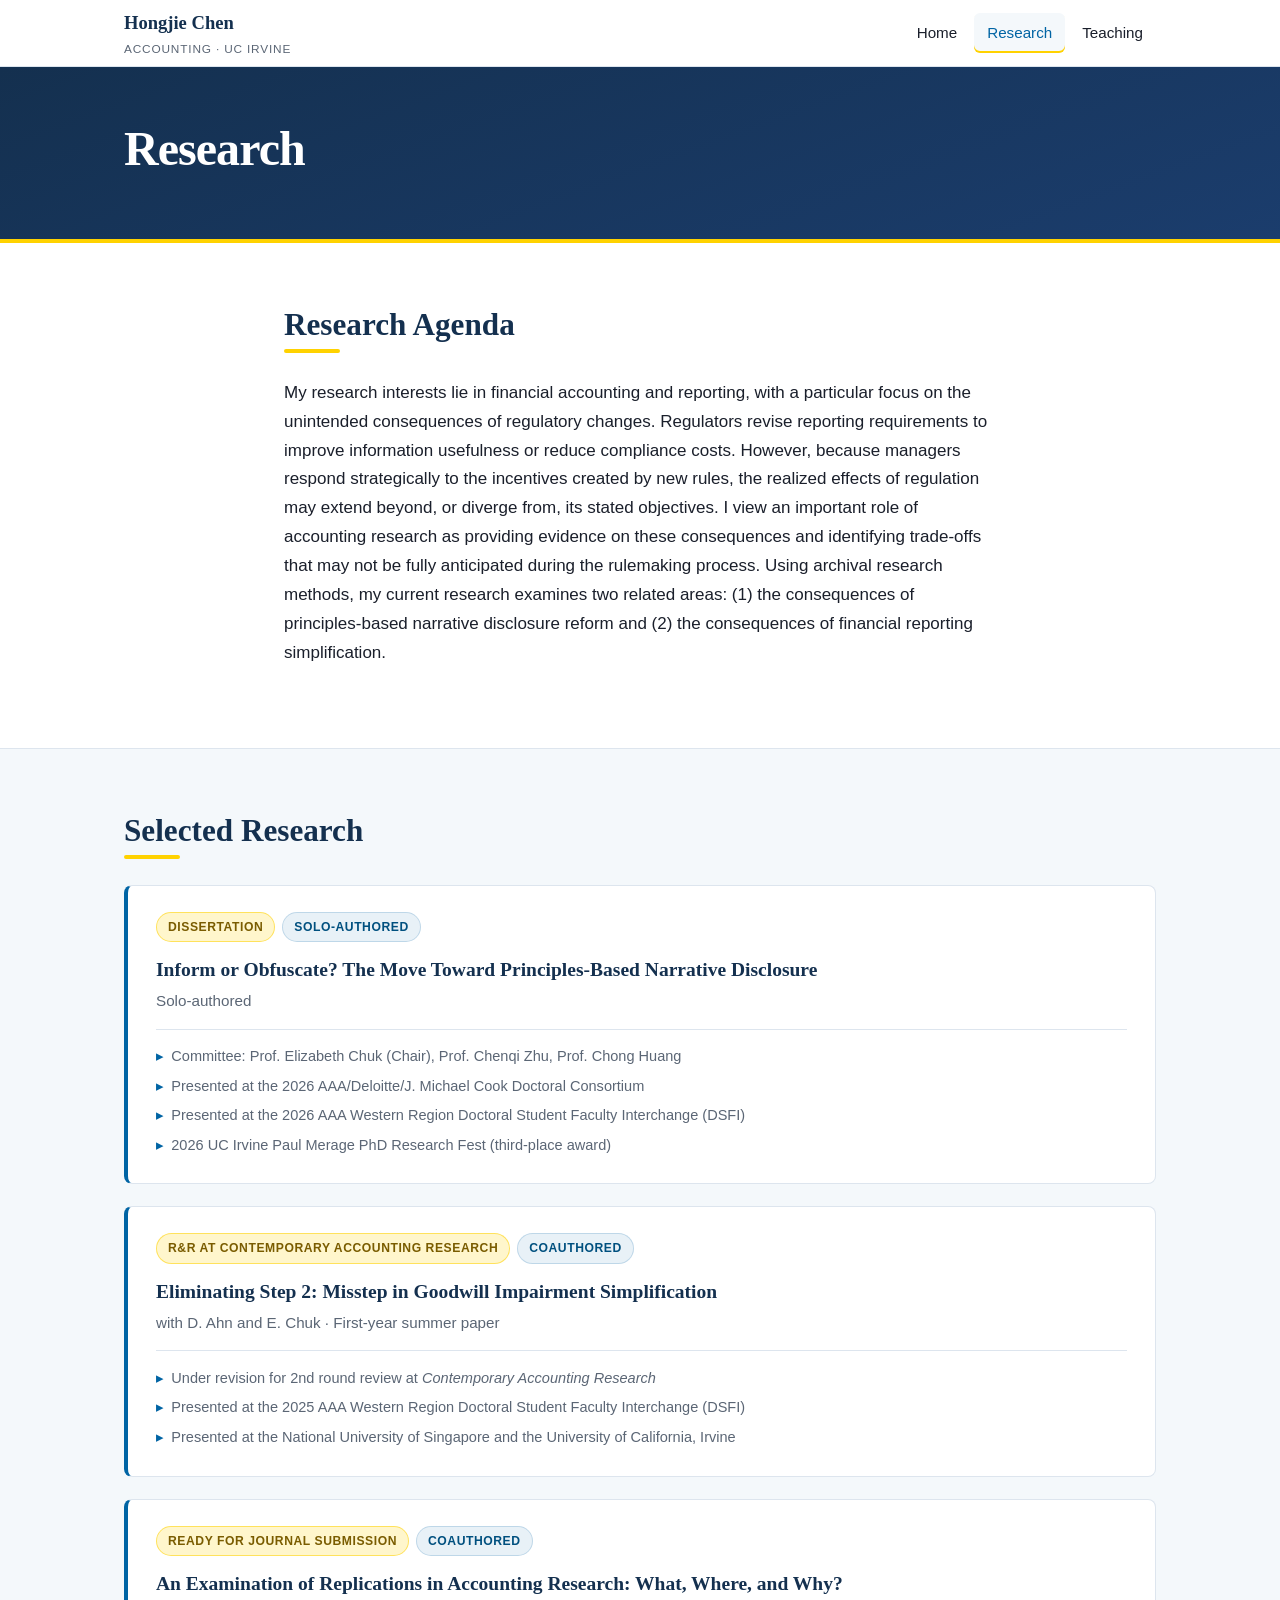
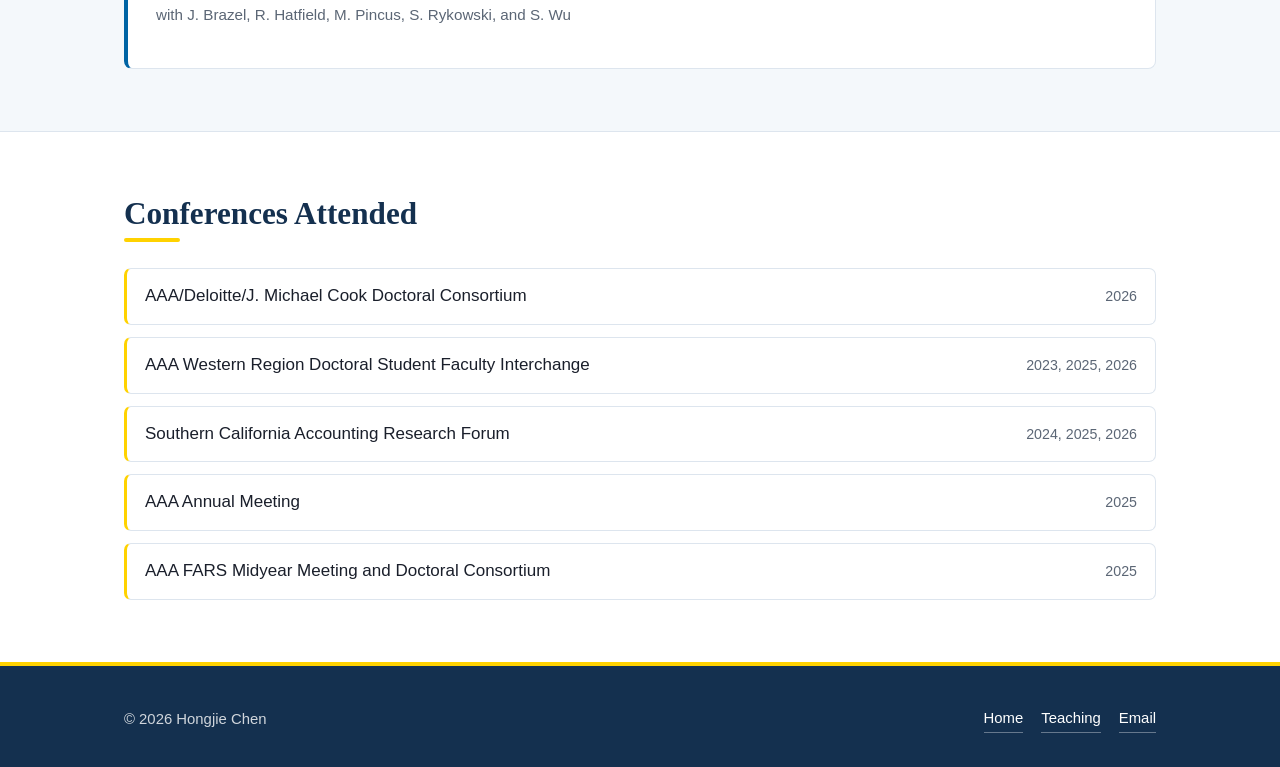
==== commit 2add0724: "Update research.html" ====
--- a/research.html
+++ b/research.html
@@ -47,15 +47,13 @@
       <p>
         My research interests lie in financial accounting and reporting, with a particular focus on 
         the unintended consequences of regulatory changes. Regulators revise reporting requirements 
-        to improve information usefulness or reduce compliance costs. However, because managers respond 
-        strategically to the incentives created by new rules, the realized effects of regulation may 
-        extend beyond, or diverge from, its stated objectives. I view an important role of accounting 
+        to improve information usefulness or reduce compliance costs. However, because managers 
+        respond strategically to the incentives created by new rules, the realized effects of regulation 
+        may extend beyond, or diverge from, its stated objectives. I view an important role of accounting 
         research as providing evidence on these consequences and identifying trade-offs that may not 
         be fully anticipated during the rulemaking process. Using archival research methods, my current 
         research examines two related areas: (1) the consequences of principles-based narrative disclosure 
-        reform and (2) the consequences of financial reporting simplification. This statement describes 
-        my active projects and my plans to build a sustained research agenda examining how financial 
-        reporting regulation produces consequences beyond those anticipated by standard setters.
+        reform and (2) the consequences of financial reporting simplification. 
       </p>
     </div>
   </section>
